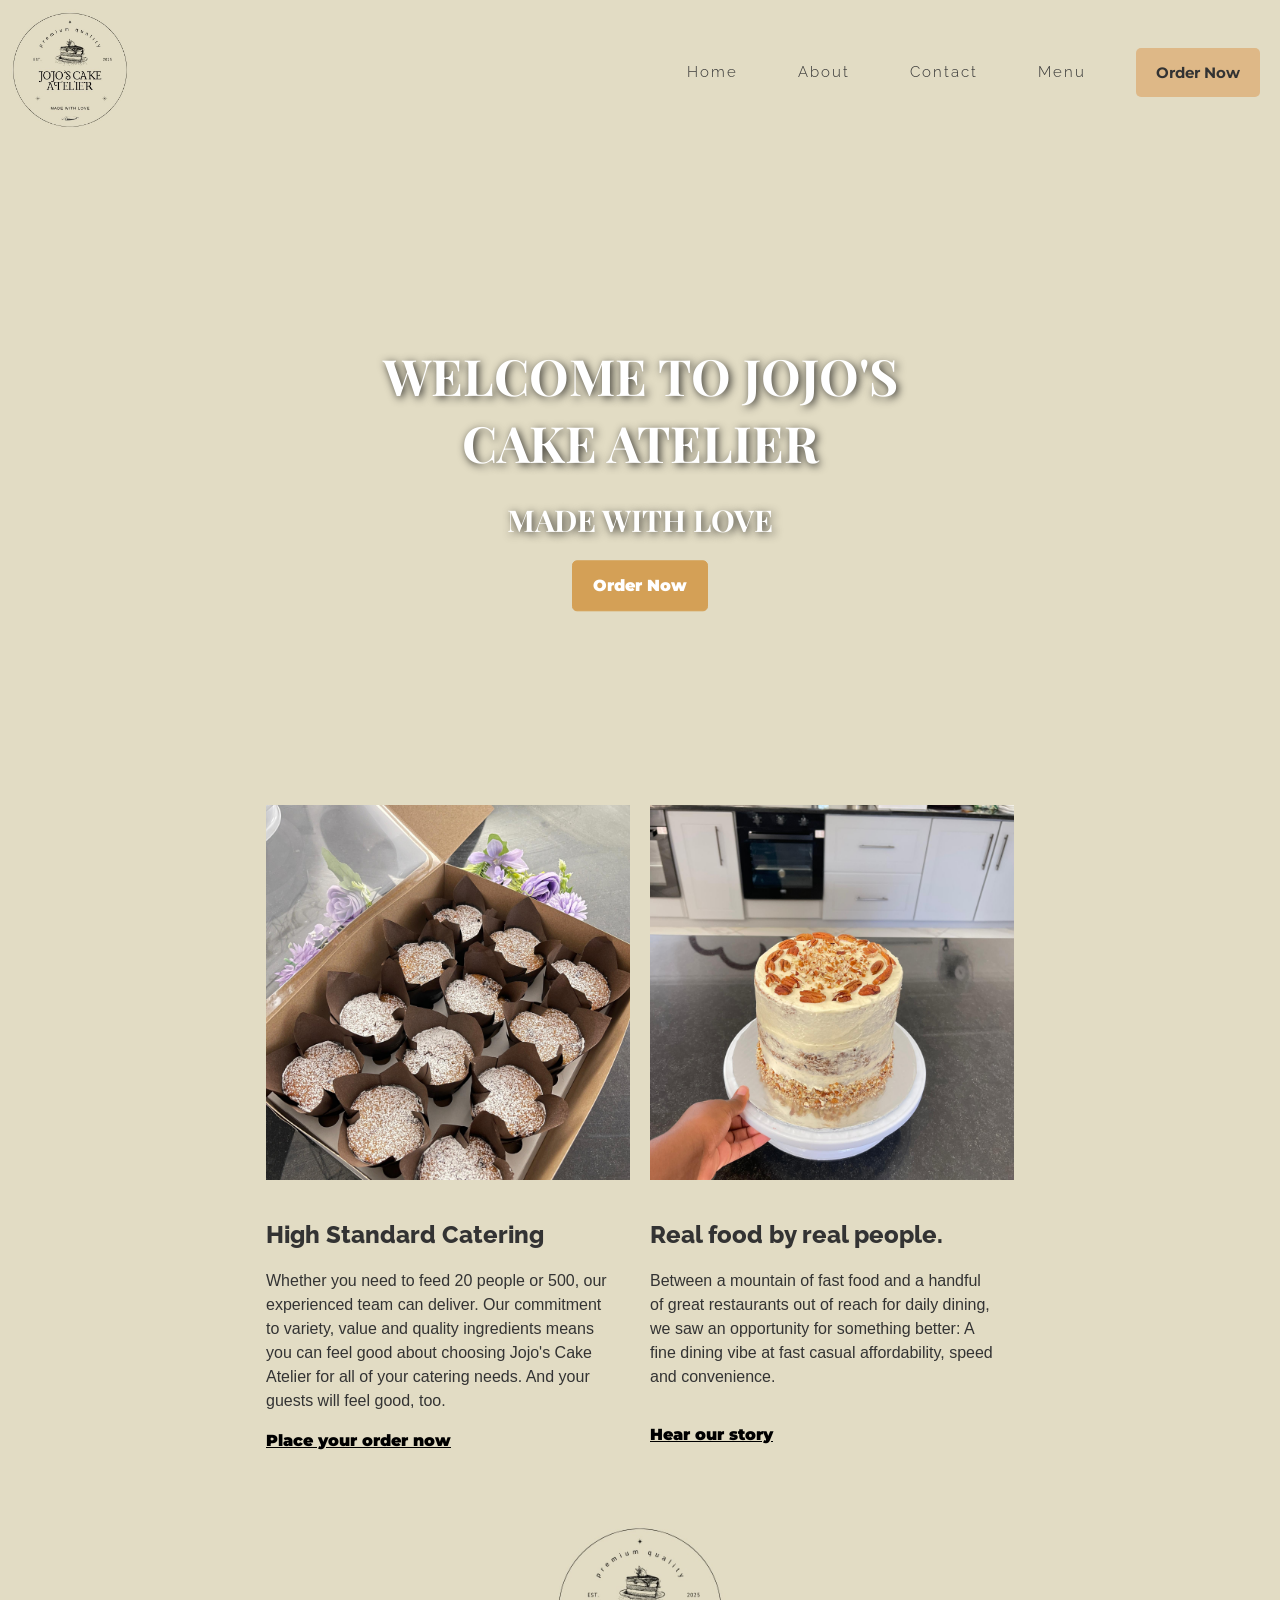
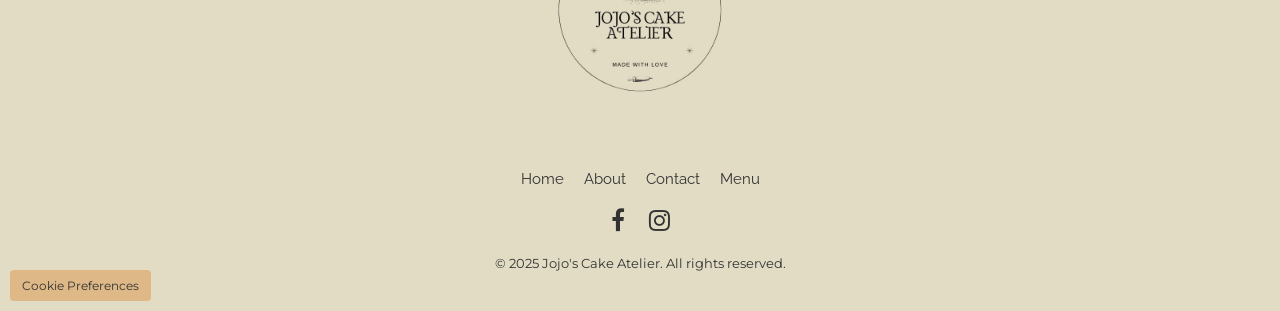
==== index.html @ a3c5721a "initial commit" ====
<!DOCTYPE html>
<html lang="en">
<head>
    <meta charset="UTF-8">
    <title>Jojo's Cake Atelier</title>
    <link rel="stylesheet" href="style.css">
    <link rel="stylesheet" href="https://cdnjs.cloudflare.com/ajax/libs/font-awesome/4.7.0/css/font-awesome.min.css">
</head>
<body>
    <div>
        <div class="navbar">
            <div class="logo">
                <a href="index.html"><img src="images/logo.JPG" alt="logo"></a>
            </div>
            <ul class="nav-menu">
                <li><a href="index.html">Home</a></li>
                <li><a href="about.html">About</a></li>
                <li><a href="contact.html">Contact</a></li>
                <li><a href="menu.html">Menu</a></li>
            </ul>
            <div class="order-button">
                <a href="order.html"><button>Order Now</button></a>
            </div>
        </div>

        <div class="banner">
            <video autoplay muted loop id="myVideo">
                <source src="images/vid1.mp4" type="video/mp4">
            </video>
            <div class="overlay">
                <h1>WELCOME TO JOJO'S CAKE ATELIER</h1>
                <h2>MADE WITH LOVE</h2>
                <a href="order.html"><button class="banner-button">Order Now</button></a>
            </div>

        </div>

        <div class="row">
            <div class="column">
                <img src="images/cupcakes-2.JPG" alt="cupcakes">
            </div>
            <div class="column">
                <img src="images/carrot-cake.JPG" alt="cake">
            </div>
        </div>

        <div class="row">
            <div class="column text-column">
                <h2>High Standard Catering</h2>
                <p>
                    Whether you need to feed 20 people or 500, our experienced team can deliver.
                    Our commitment to variety, value and quality ingredients means you can feel good
                    about choosing Jojo's Cake Atelier for all of your catering needs.
                    And your guests will feel good, too.
                </p><br/>
                <a href="order.html">Place your order now</a>
            </div>
            <div class="column text-column">
                <h2>Real food by real people.</h2>
                <p>
                    Between a mountain of fast food and a handful of great restaurants
                    out of reach for daily dining, we saw an opportunity for something better:
                    A fine dining vibe at fast casual affordability, speed and convenience.
                </p>
                <br/>
                <br/>
                <a href="order.html">Hear our story</a>
            </div>
        </div>

        <div class="row">
            <div class="img-column">
                <img src="images/logo.JPG" alt="cupcakes">
            </div>
        </div>


        <footer class="footer">
            <div class="footer-nav">
                <ul>
                    <li><a href="index.html">Home</a></li>
                    <li><a href="about.html">About</a></li>
                    <li><a href="contact.html">Contact</a></li>
                    <li><a href="menu.html">Menu</a></li>
                </ul>
            </div>
            <div class="footer-social">
                <a href="https://www.facebook.com/rejoice.sedze" target="_blank"><i class="fa fa-facebook"></i></a>
                <a href="https://www.instagram.com/jojos_cake_atelier/" target="_blank"><i class="fa fa-instagram"></i></a>
            </div>
            <div class="footer-copy">
                &copy; 2025 Jojo's Cake Atelier. All rights reserved.
            </div>
            <button class="cookie-btn">Cookie Preferences</button>
        </footer>


    </div>
</body>
</html>
---- style.css ----
@import url('https://fonts.googleapis.com/css2?family=Raleway:wght@600&family=Montserrat:wght@700&family=Playfair+Display:ital,wght@0,600;1,600&display=swap');
body{
    margin: 0;
    background-color: #e2dcc4;
    padding-top: 140px;
}
.navbar {
    background-color: #e2dcc4;
    display: grid;
    grid-template-columns: 1fr 1fr auto auto;
    align-items: center;
    position: fixed;
    top: 0;
    left: 0;
    width: 100%;
    z-index: 1000;
}

.nav-menu{
    display: flex;
    list-style: none;
    margin: 0;
    padding: 0;
    justify-self: center;
    grid-column: 3;
}

.nav-menu li{
    margin: 0 10px;
}
.nav-menu li a{
    font-family: 'Raleway', sans-serif;
    font-weight: 300;
    letter-spacing: 2px;
    display: block;
    color: #333333;
    padding: 5px 20px;
    text-decoration: none;
    font-size: 15px;
}

.nav-menu li a:hover{
    color: #D4A056;
}

.order-button{
    justify-content: start;
    grid-column: 4;
    padding: 0 20px;
}
.order-button button {
    font-family: 'Montserrat', sans-serif;
    font-weight: 700;
    background-color: #deb887;
    border: none;
    border-radius: 5px;
    color: #333333;
    padding: 15px 20px;
    cursor: pointer;
    font-size: 15px;
}
.order-button button:hover{
    background-color: #D4A056;
}

.logo {
    justify-content: start;
    grid-column: 1;
}
.logo img{
    max-height: 140px;
}

.banner{
    position: relative;
    width: 100%;
    overflow: hidden;
}
.banner video{
    width: 100%;
    height: auto;
    display: block;
    object-fit: cover;
}

.overlay{
    position: absolute;
    top: 50%;
    left: 50%;
    transform: translate(-50%, -50%);
    text-align: center;
    color: #ffffff;
    z-index: 2;
    padding: 20px;
}

.overlay h1{
    font-family: 'Playfair Display', serif;
    font-size: 50px;
    margin-bottom: 20px;
    color: #ffffff;
    text-shadow: 2px 2px 8px rgba(0.8, 0.8 ,0.8, 0.8);
}
.overlay h2{
    font-family: 'Playfair Display', serif;
    font-size: 30px;
    margin-bottom: 20px;
    color: #ffffff;
    text-shadow: 2px 2px 8px rgba(0.8, 0.8, 0.8, 0.8);
}
.overlay button{
    font-family: 'Montserrat', sans-serif;
    font-weight: 900;
    background-color: #D4A056;
    border: #D4A056 1px solid;
    border-radius: 5px;
    color: #ffffff;
    padding: 15px 20px;
    cursor: pointer;
    font-size: 16px;
    transition: background-color 0.35s ease;
}
.overlay button:hover{
    background-color: coral ;
}

.row{
    display: flex;
    gap: 0;
    padding: 0 20%;
    align-items: flex-start;
}
.column{
    flex: 1;
    height: 400px;
    overflow: hidden;
    display: flex;
    align-items: center;
    justify-content: center;
}
.column img{
    width:95%;
    height: 100%;
    object-fit: cover;
    object-position: center;
    padding-top: 50px;
}
.text-column{
    color: #333333;
    flex: 1;
    padding: 40px 10px;
    display: flex;
    flex-direction: column;
    justify-content: flex-start;
    align-items: flex-start;
    height: auto;
}
.text-column h2{
    font-family: 'Raleway', sans-serif;
    font-weight: 800;
    text-align: left;
    margin: 0 0 20px 0;
    width: 95%;
    align-self: flex-start;
}
.text-column p{
    font-family: sans-serif;
    font-weight: 300;
    text-align: left;
    line-height: 1.5;
    margin: 0;
    width: 95%;
}
.text-column a{
    font-family: 'Montserrat', sans-serif;
    font-weight: 1000;
    color: #000000;
}
.text-column a:hover{
    color: #D4A056;
}

.img-column{
    display: flex;
    justify-content: center;
    width: 100%;
    height: auto;
    padding: 20px 0;
}
.img-column img{
    max-height: 200px;
    width: auto;
}

.footer {
    background-color: #e2dcc4;
    padding: 40px 20px;
    text-align: center;
    position: relative;
    display: flex;
    flex-direction: column;
    align-items: center;
    gap: 20px;
}

.footer-nav ul {
    list-style: none;
    padding: 0;
    margin: 0;
    display: flex;
    gap: 20px;
    flex-wrap: wrap;
    justify-content: center;
}

.footer-nav ul li a {
    font-family: 'Raleway', sans-serif;
    color: #333333;
    text-decoration: none;
    font-size: 15px;
    transition: color 0.3s ease;
}

.footer-nav ul li a:hover {
    color: #D4A056;
}

.footer-social a {
    margin: 0 10px;
    color: #333333;
    font-size: 24px;
    transition: color 0.3s ease;
}

.footer-social a:hover {
    color: #D4A056;
}

.footer-copy {
    font-family: 'Montserrat', sans-serif;
    font-size: 13px;
    color: #333333;
}

.cookie-btn {
    position: absolute;
    bottom: 10px;
    left: 10px;
    padding: 8px 12px;
    font-family: 'Montserrat', sans-serif;
    font-size: 12px;
    border: none;
    border-radius: 4px;
    background-color: #deb887;
    color: #333333;
    cursor: pointer;
    transition: background-color 0.3s ease;
}

.cookie-btn:hover {
    background-color: #D4A056;
}


/* Tablets */
@media (max-width: 1024px) {
    .row {
        flex-direction: column;
        padding: 0 10%;
    }

    .column, .text-column {
        width: 100%;
        height: auto;
        padding: 20px 0;
    }

    .navbar {
        grid-template-columns: 1fr auto auto;
        grid-row-gap: 10px;
        padding: 10px;
    }

    .nav-menu {
        justify-self: center;
        grid-column: 2 / span 2;
        flex-wrap: wrap;
    }

    .order-button {
        grid-column: 2 / span 2;
        justify-content: center;
        padding: 10px 0;
    }

    .overlay h1 {
        font-size: 36px;
    }

    .overlay h2 {
        font-size: 24px;
    }
}

/* Phones */
@media (max-width: 768px) {
    .navbar {
        grid-template-columns: 1fr;
        text-align: center;
        padding: 10px;
    }

    .nav-menu {
        flex-direction: column;
        gap: 10px;
        grid-column: 1;
    }

    .order-button {
        grid-column: 1;
    }

    .logo img {
        max-height: 100px;
    }

    .overlay h1 {
        font-size: 28px;
    }

    .overlay h2 {
        font-size: 18px;
    }

    .overlay button {
        font-size: 14px;
        padding: 10px 15px;
    }


    .img-column img {
        max-height: 120px;
    }

    .footer {
        padding: 20px 10px;
    }

    .footer-nav ul {
        flex-direction: column;
        gap: 10px;
    }

    .row {
        flex-direction: column;
        padding: 0 5%;
    }

    .column, .text-column {
        width: 100%;
        padding: 20px 0;
    }

    .row {
        flex-direction: column;
        padding: 0 5%;
    }

    .column, .text-column {
        width: 100%;
        padding: 20px 0;
    }

    /* Always image first, then text */
    .row .column:first-child {
        order: 1;
    }

    .row .column:last-child {
        order: 2;
    }
}
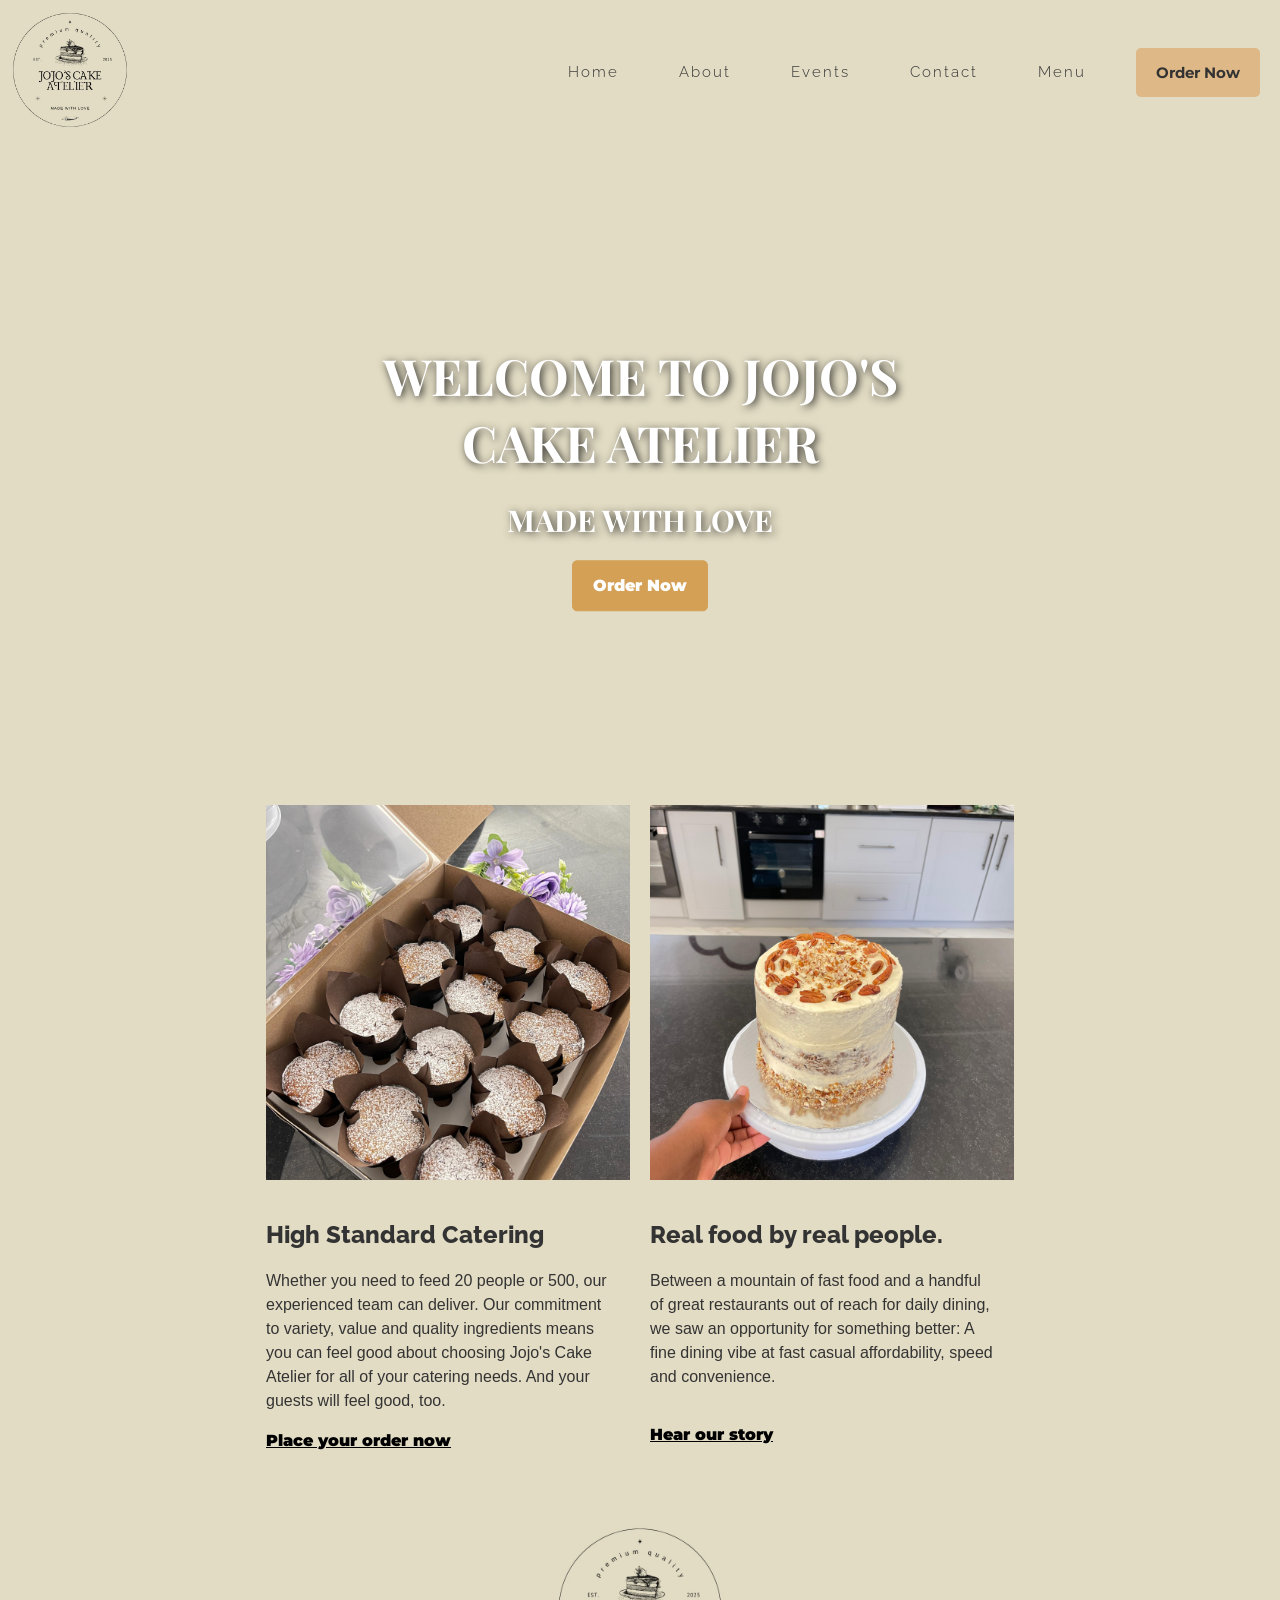
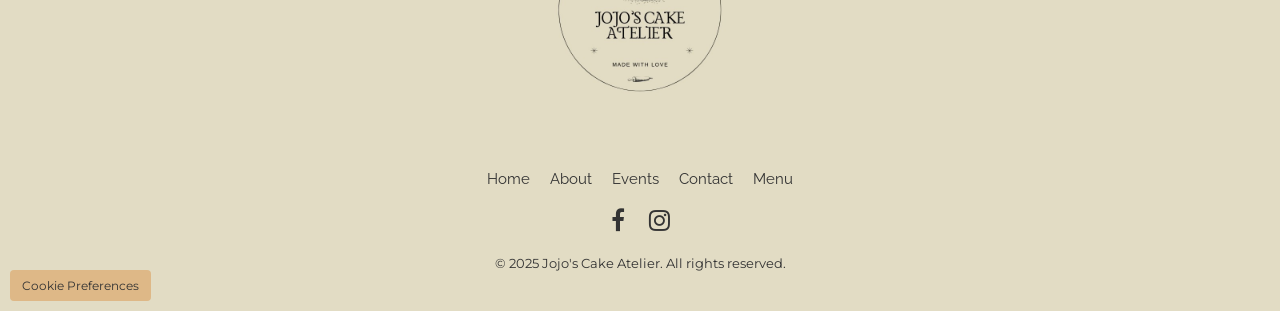
==== commit 86df4b4f: "add eevents" ====
--- a/index.html
+++ b/index.html
@@ -2,29 +2,17 @@
 <html lang="en">
 <head>
     <meta charset="UTF-8">
+    <meta name="viewport" content="width=device-width, initial-scale=1.0">
+    <meta name="apple-mobile-web-app-capable" content="yes">
     <title>Jojo's Cake Atelier</title>
     <link rel="stylesheet" href="style.css">
     <link rel="stylesheet" href="https://cdnjs.cloudflare.com/ajax/libs/font-awesome/4.7.0/css/font-awesome.min.css">
 </head>
 <body>
     <div>
-        <div class="navbar">
-            <div class="logo">
-                <a href="index.html"><img src="images/logo.JPG" alt="logo"></a>
-            </div>
-            <ul class="nav-menu">
-                <li><a href="index.html">Home</a></li>
-                <li><a href="about.html">About</a></li>
-                <li><a href="contact.html">Contact</a></li>
-                <li><a href="menu.html">Menu</a></li>
-            </ul>
-            <div class="order-button">
-                <a href="order.html"><button>Order Now</button></a>
-            </div>
-        </div>
 
         <div class="banner">
-            <video autoplay muted loop id="myVideo">
+            <video autoplay muted loop playsinline id="myVideo">
                 <source src="images/vid1.mp4" type="video/mp4">
             </video>
             <div class="overlay">
@@ -64,37 +52,30 @@
                 </p>
                 <br/>
                 <br/>
-                <a href="order.html">Hear our story</a>
+                <a href="about.html">Hear our story</a>
             </div>
         </div>
 
         <div class="row">
             <div class="img-column">
-                <img src="images/logo.JPG" alt="cupcakes">
+                <img src="images/logo.JPG" alt="logo">
             </div>
         </div>
 
+    </div>
 
-        <footer class="footer">
-            <div class="footer-nav">
-                <ul>
-                    <li><a href="index.html">Home</a></li>
-                    <li><a href="about.html">About</a></li>
-                    <li><a href="contact.html">Contact</a></li>
-                    <li><a href="menu.html">Menu</a></li>
-                </ul>
-            </div>
-            <div class="footer-social">
-                <a href="https://www.facebook.com/rejoice.sedze" target="_blank"><i class="fa fa-facebook"></i></a>
-                <a href="https://www.instagram.com/jojos_cake_atelier/" target="_blank"><i class="fa fa-instagram"></i></a>
-            </div>
-            <div class="footer-copy">
-                &copy; 2025 Jojo's Cake Atelier. All rights reserved.
-            </div>
-            <button class="cookie-btn">Cookie Preferences</button>
-        </footer>
+<script src="load-components.js"></script>
+<script>
+    document.addEventListener('DOMContentLoaded', function() {
+        var video = document.getElementById('myVideo');
+        video.play().catch(function(error) {
+            // Autoplay was prevented - try again with user gesture
+            document.body.addEventListener('click', function() {
+                video.play();
+            }, { once: true });
+        });
+    });
 
-
-    </div>
+</script>
 </body>
 </html>
--- a/style.css
+++ b/style.css
@@ -1,4 +1,9 @@
 @import url('https://fonts.googleapis.com/css2?family=Raleway:wght@600&family=Montserrat:wght@700&family=Playfair+Display:ital,wght@0,600;1,600&display=swap');
+
+html {
+    scroll-behavior: smooth;
+}
+
 body{
     margin: 0;
     background-color: #e2dcc4;
@@ -14,6 +19,10 @@
     left: 0;
     width: 100%;
     z-index: 1000;
+}
+
+.hamburger{
+    display: none;
 }
 
 .nav-menu{
@@ -192,6 +201,191 @@
     width: auto;
 }
 
+/* Events Section Styles */
+.events-section {
+    padding: 60px 20%;
+    background-color: #f5f3ed;
+    margin: 40px 0;
+}
+
+.section-title {
+    font-family: 'Playfair Display', serif;
+    font-size: 48px;
+    color: #333333;
+    text-align: center;
+    margin-bottom: 50px;
+    font-weight: 600;
+}
+
+.events-container {
+    margin-bottom: 60px;
+}
+
+.events-subtitle {
+    font-family: 'Raleway', sans-serif;
+    font-size: 32px;
+    color: #333333;
+    margin-bottom: 30px;
+    font-weight: 600;
+}
+
+.no-events {
+    font-family: 'Montserrat', sans-serif;
+    font-size: 18px;
+    color: #666666;
+    font-style: italic;
+    text-align: center;
+    padding: 40px 0;
+}
+
+.event-item {
+    margin-bottom: 50px;
+    padding: 30px;
+    background-color: #ffffff;
+    border-radius: 10px;
+    box-shadow: 0 4px 15px rgba(0, 0, 0, 0.1);
+}
+
+.event-title {
+    font-family: 'Playfair Display', serif;
+    font-size: 28px;
+    color: #D4A056;
+    margin-bottom: 25px;
+    text-align: center;
+    font-weight: 600;
+}
+
+.event-gallery {
+    display: grid;
+    grid-template-columns: repeat(auto-fit, minmax(200px, 1fr));
+    gap: 15px;
+    margin-top: 20px;
+}
+
+.gallery-item {
+    overflow: hidden;
+    border-radius: 8px;
+    transition: transform 0.3s ease;
+    position: relative;
+    cursor: pointer;
+    border: none;
+    padding: 0;
+    background: none;
+    display: block;
+    width: 100%;
+}
+
+.gallery-item:hover {
+    transform: scale(1.05);
+}
+
+.gallery-item:hover .gallery-overlay {
+    opacity: 1;
+}
+
+.gallery-item img {
+    width: 100%;
+    height: 200px;
+    object-fit: cover;
+    display: block;
+}
+
+.gallery-overlay {
+    position: absolute;
+    top: 0;
+    left: 0;
+    right: 0;
+    bottom: 0;
+    background: rgba(0, 0, 0, 0.7);
+    display: flex;
+    align-items: center;
+    justify-content: center;
+    opacity: 0;
+    transition: opacity 0.3s ease;
+}
+
+.gallery-overlay i {
+    color: #ffffff;
+    font-size: 24px;
+}
+
+/* Lightbox Styles */
+.lightbox {
+    display: none;
+    position: fixed;
+    top: 0;
+    left: 0;
+    width: 100%;
+    height: 100%;
+    background: rgba(0, 0, 0, 0.9);
+    z-index: 2000;
+    align-items: center;
+    justify-content: center;
+    padding: 20px;
+    box-sizing: border-box;
+}
+
+.lightbox-content {
+    position: relative;
+    max-width: 90vw;
+    max-height: 90vh;
+    display: flex;
+    flex-direction: column;
+    align-items: center;
+}
+
+.lightbox-close {
+    position: absolute;
+    top: -40px;
+    right: 0;
+    background: none;
+    border: none;
+    color: #ffffff;
+    font-size: 30px;
+    cursor: pointer;
+    font-weight: bold;
+    z-index: 2001;
+    width: 40px;
+    height: 40px;
+    display: flex;
+    align-items: center;
+    justify-content: center;
+    border-radius: 50%;
+    transition: background-color 0.3s ease;
+}
+
+.lightbox-close:hover {
+    background-color: rgba(255, 255, 255, 0.2);
+}
+
+#lightbox-image {
+    max-width: 100%;
+    max-height: 80vh;
+    object-fit: contain;
+    border-radius: 8px;
+}
+
+.lightbox-caption {
+    color: #ffffff;
+    font-family: 'Raleway', sans-serif;
+    font-size: 18px;
+    margin-top: 15px;
+    text-align: center;
+}
+
+.event-video {
+    display: flex;
+    justify-content: center;
+    margin-top: 20px;
+}
+
+.event-video video {
+    max-width: 100%;
+    height: auto;
+    border-radius: 8px;
+    box-shadow: 0 4px 15px rgba(0, 0, 0, 0.2);
+}
+
 .footer {
     background-color: #e2dcc4;
     padding: 40px 20px;
@@ -261,6 +455,16 @@
     background-color: #D4A056;
 }
 
+#myVideo{
+    width: 100%;
+    height: auto;
+    -webkit-tap-highlight-color: transparent;
+}
+
+#myVideo::-webkit-media-controls-start-playback-button {
+    display: none;
+    -webkit-appearance: none;
+}
 
 /* Tablets */
 @media (max-width: 1024px) {
@@ -300,32 +504,115 @@
     .overlay h2 {
         font-size: 24px;
     }
+
+    /* Events responsive for tablets */
+    .events-section {
+        padding: 40px 10%;
+    }
+
+    .section-title {
+        font-size: 36px;
+    }
+
+    .events-subtitle {
+        font-size: 26px;
+    }
+
+    .event-gallery {
+        grid-template-columns: repeat(auto-fit, minmax(150px, 1fr));
+        gap: 10px;
+    }
+
+    .gallery-item img {
+        height: 150px;
+    }
 }
 
 /* Phones */
 @media (max-width: 768px) {
+
+    body {
+        padding-top: 60px;
+        background-color: #e2dcc4;
+    }
+
     .navbar {
-        grid-template-columns: 1fr;
-        text-align: center;
-        padding: 10px;
+        grid-template-columns: auto 1fr auto;
+        align-items: center;
+        padding: 10px 20px;
+        height: 80px; /* Fixed height for consistency */
+        box-sizing: border-box;
+    }
+
+    .logo {
+        grid-column: 1;
+        height: 100%;
+        display: flex;
+        align-items: center;
+    }
+
+    .hamburger {
+        grid-column: 3;
+        display: flex;
+        flex-direction: column;
+        justify-content: space-around;
+        width: 20px;
+        height: 21px;
+        background: transparent;
+        border: none;
+        cursor: pointer;
+        padding: 0;
+        z-index: 1000;
+    }
+
+    .hamburger span {
+        width: 100%;
+        height: 3px;
+        background: #333;
+        transition: all 0.3s ease;
+    }
+
+    .hamburger.active span:nth-child(1) {
+        transform: rotate(45deg) translate(5px, 5px);
+    }
+
+    .hamburger.active span:nth-child(2) {
+        opacity: 0;
+    }
+
+    .hamburger.active span:nth-child(3) {
+        transform: rotate(-45deg) translate(5px, -5px);
     }
 
     .nav-menu {
+        position: fixed;
+        top: 0;
+        left: -100%;
+        width: 50%;
+        height: 100vh;
+        background: #e2dcc4;
         flex-direction: column;
-        gap: 10px;
-        grid-column: 1;
+        justify-content: flex-start;
+        align-items: center;
+        transition: left 0.3s ease;
+        z-index: 1000;
+        padding-top: 80px;
+    }
+
+    .nav-menu.active {
+        left: 0;
     }
 
     .order-button {
-        grid-column: 1;
+        display: none;
     }
 
     .logo img {
-        max-height: 100px;
+        max-height: 60px;
     }
 
     .overlay h1 {
-        font-size: 28px;
+        font-size: 20px;
     }
 
     .overlay h2 {
@@ -333,10 +620,18 @@
     }
 
     .overlay button {
-        font-size: 14px;
+        font-size: 10px;
         padding: 10px 15px;
     }
 
+    .banner{
+        margin-top: -1px;
+    }
+    .banner video{
+        width: 100%;
+        height: auto;
+        display: block;
+    }
 
     .img-column img {
         max-height: 120px;
@@ -358,25 +653,75 @@
 
     .column, .text-column {
         width: 100%;
+        padding: 10px 0;
+    }
+    .column img{
+        padding: 0;
+    }
+
+    /* Events responsive for mobile */
+    .events-section {
+        padding: 30px 5%;
+        margin: 20px 0;
+    }
+
+    .section-title {
+        font-size: 28px;
+        margin-bottom: 30px;
+    }
+
+    .events-subtitle {
+        font-size: 22px;
+        margin-bottom: 20px;
+    }
+
+    .event-item {
+        padding: 20px;
+        margin-bottom: 30px;
+    }
+
+    .event-title {
+        font-size: 22px;
+        margin-bottom: 20px;
+    }
+
+    .event-gallery {
+        grid-template-columns: repeat(2, 1fr);
+        gap: 8px;
+    }
+
+    .gallery-item img {
+        height: 120px;
+    }
+
+    .event-video video {
+        max-width: 100%;
+        height: auto;
+    }
+
+    .no-events {
+        font-size: 16px;
         padding: 20px 0;
     }
 
-    .row {
-        flex-direction: column;
-        padding: 0 5%;
-    }
-
-    .column, .text-column {
-        width: 100%;
-        padding: 20px 0;
-    }
-
-    /* Always image first, then text */
-    .row .column:first-child {
-        order: 1;
-    }
-
-    .row .column:last-child {
-        order: 2;
-    }
-}
+    /* Lightbox responsive styles */
+    .lightbox {
+        padding: 10px;
+    }
+
+    .lightbox-close {
+        top: -30px;
+        font-size: 24px;
+        width: 30px;
+        height: 30px;
+    }
+
+    #lightbox-image {
+        max-height: 70vh;
+    }
+
+    .lightbox-caption {
+        font-size: 16px;
+        margin-top: 10px;
+    }
+}
